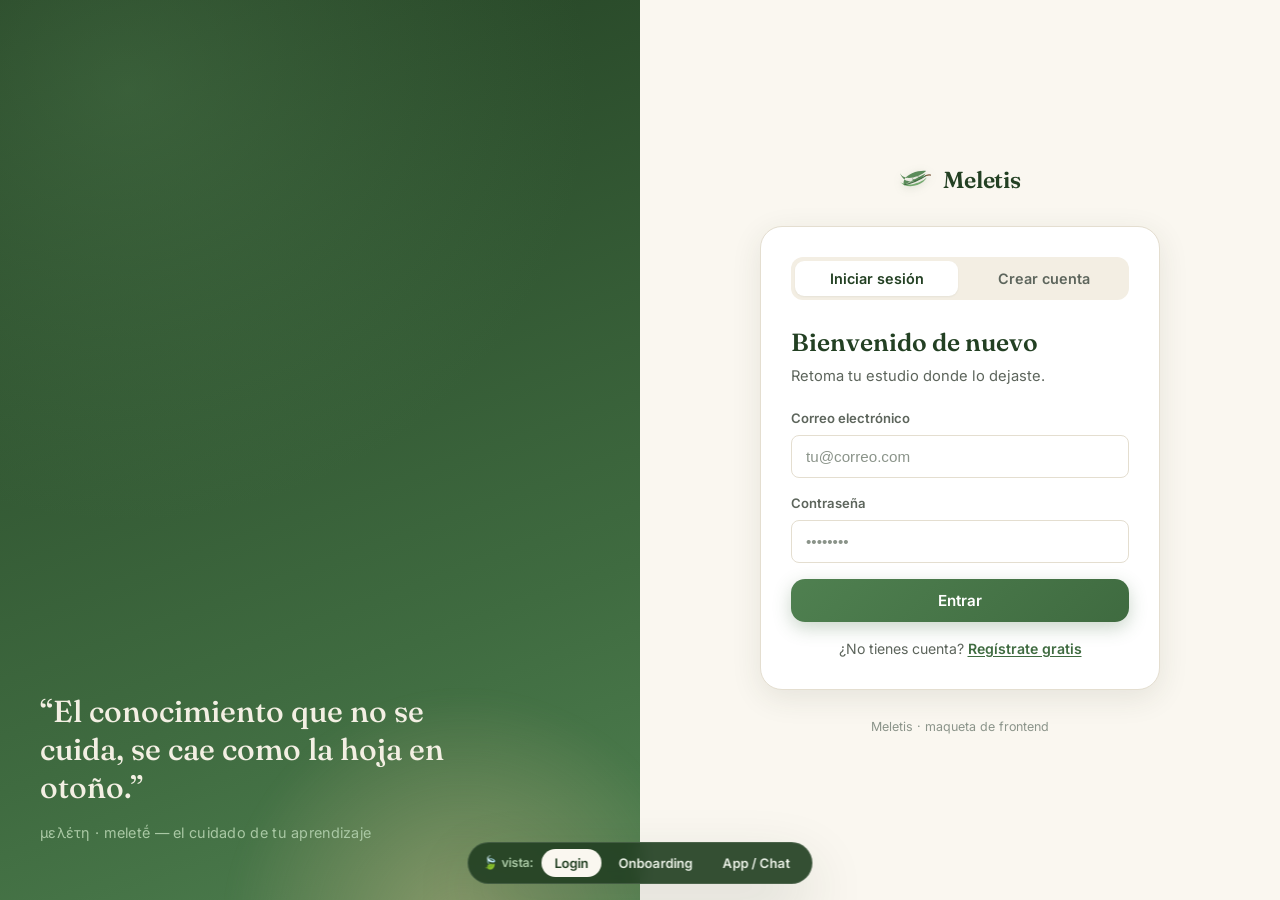
==== index.html @ 45156a36 "first commit" ====
<!DOCTYPE html>
<html lang="es">
<head>
  <meta charset="UTF-8" />
  <meta name="viewport" content="width=device-width, initial-scale=1.0" />
  <title>Meletis · Tu guía de estudio</title>
  <meta name="description" content="Meletis — un agente de IA que aprende contigo y te guía en cada paso de tu estudio." />

  <!-- Tipografías (degradan a fuentes del sistema si no hay conexión) -->
  <link rel="preconnect" href="https://fonts.googleapis.com" />
  <link rel="preconnect" href="https://fonts.gstatic.com" crossorigin />
  <link href="https://fonts.googleapis.com/css2?family=Fraunces:opsz,wght@9..144,400;9..144,500;9..144,600&family=Inter:wght@400;500;600;700&display=swap" rel="stylesheet" />

  <link rel="stylesheet" href="styles.css" />
  <link rel="icon" href="assets/logo.svg" type="image/svg+xml" />
</head>
<body>

  <!-- ============================================================= -->
  <!-- VISTA: AUTENTICACIÓN  (RF-01)                                  -->
  <!-- ============================================================= -->
  <section class="view view--auth is-active" data-view="auth">
    <div class="auth-art" aria-hidden="true">
      <div class="auth-art__glow"></div>
      <!-- Hojas cayendo de fondo -->
      <span class="falling-leaf falling-leaf--1"></span>
      <span class="falling-leaf falling-leaf--2"></span>
      <span class="falling-leaf falling-leaf--3"></span>
      <blockquote class="auth-art__quote">
        <p>“El conocimiento que no se cuida, se cae como la hoja en otoño.”</p>
        <cite>μελέτη · meletḗ — el cuidado de tu aprendizaje</cite>
      </blockquote>
    </div>

    <div class="auth-panel">
      <header class="brand">
        <span class="brand__logo" data-logo></span>
        <span class="brand__name">Meletis</span>
      </header>

      <div class="auth-card">
        <div class="auth-tabs" role="tablist">
          <button class="auth-tab is-active" role="tab" data-auth-tab="login">Iniciar sesión</button>
          <button class="auth-tab" role="tab" data-auth-tab="register">Crear cuenta</button>
        </div>

        <!-- Login -->
        <form class="auth-form is-active" data-auth-form="login" novalidate>
          <h1 class="auth-title">Bienvenido de nuevo</h1>
          <p class="auth-subtitle">Retoma tu estudio donde lo dejaste.</p>

          <label class="field">
            <span class="field__label">Correo electrónico</span>
            <input class="field__input" type="email" name="email" placeholder="tu@correo.com" autocomplete="email" />
          </label>

          <label class="field">
            <span class="field__label">Contraseña</span>
            <input class="field__input" type="password" name="password" placeholder="••••••••" autocomplete="current-password" />
          </label>

          <button class="btn btn--primary btn--block" type="submit">Entrar</button>
          <p class="auth-hint">¿No tienes cuenta? <button type="button" class="link" data-auth-tab="register">Regístrate gratis</button></p>
        </form>

        <!-- Registro -->
        <form class="auth-form" data-auth-form="register" novalidate>
          <h1 class="auth-title">Crea tu cuenta</h1>
          <p class="auth-subtitle">Empecemos a construir tu perfil de aprendizaje.</p>

          <label class="field">
            <span class="field__label">Nombre</span>
            <input class="field__input" type="text" name="name" placeholder="¿Cómo te llamas?" autocomplete="name" />
          </label>

          <label class="field">
            <span class="field__label">Correo electrónico</span>
            <input class="field__input" type="email" name="email" placeholder="tu@correo.com" autocomplete="email" />
          </label>

          <label class="field">
            <span class="field__label">Contraseña</span>
            <input class="field__input" type="password" name="password" placeholder="Mínimo 8 caracteres" autocomplete="new-password" />
          </label>

          <button class="btn btn--primary btn--block" type="submit">Crear cuenta</button>
          <p class="auth-hint">¿Ya tienes cuenta? <button type="button" class="link" data-auth-tab="login">Inicia sesión</button></p>
        </form>
      </div>

      <footer class="auth-foot">Meletis · maqueta de frontend</footer>
    </div>
  </section>

  <!-- VISTA: ONBOARDING DE PERFIL  (RF-02)-->
  <section class="view view--onboarding" data-view="onboarding">
    <div class="onboarding">
      <header class="brand brand--center">
        <span class="brand__logo" data-logo></span>
        <span class="brand__name">Meletis</span>
      </header>

      <div class="onboarding__head">
        <span class="pill">Paso 1 de 1 · Perfil</span>
        <h1 class="onboarding__title">Cuéntame cómo aprendes</h1>
        <p class="onboarding__subtitle">
          Esto me ayuda a personalizar cada explicación. Podrás editarlo cuando quieras.
        </p>
      </div>

      <form class="onboarding-form" novalidate>
        <fieldset class="ob-block">
          <legend class="ob-block__title">💪 Tus fortalezas</legend>
          <p class="ob-block__hint">¿En qué te sientes seguro/a? (temas, habilidades…)</p>
          <textarea class="field__input field__input--area" name="strengths" rows="2" placeholder="Ej. lógica matemática, memoria visual, constancia…"></textarea>
        </fieldset>

        <fieldset class="ob-block">
          <legend class="ob-block__title">🌱 Tus debilidades</legend>
          <p class="ob-block__hint">¿Qué se te complica o te gustaría reforzar?</p>
          <textarea class="field__input field__input--area" name="weaknesses" rows="2" placeholder="Ej. concentración, álgebra abstracta, inglés técnico…"></textarea>
        </fieldset>

        <fieldset class="ob-block">
          <legend class="ob-block__title">📚 Conocimientos previos</legend>
          <p class="ob-block__hint">¿Qué ya dominas o has estudiado antes?</p>
          <textarea class="field__input field__input--area" name="knowledge" rows="2" placeholder="Ej. Python básico, cálculo I, fundamentos de redes…"></textarea>
        </fieldset>

        <fieldset class="ob-block">
          <legend class="ob-block__title">🎯 Estilos de aprendizaje preferidos</legend>
          <p class="ob-block__hint">Elige los que mejor te describan.</p>
          <div class="chips" data-chips="learning-styles">
            <button type="button" class="chip" data-value="visual">Visual</button>
            <button type="button" class="chip" data-value="auditivo">Auditivo</button>
            <button type="button" class="chip" data-value="lectura">Lectura / escritura</button>
            <button type="button" class="chip" data-value="practico">Práctico / haciendo</button>
            <button type="button" class="chip" data-value="ejemplos">Con ejemplos</button>
            <button type="button" class="chip" data-value="analogias">Con analogías</button>
            <button type="button" class="chip" data-value="paso-a-paso">Paso a paso</button>
            <button type="button" class="chip" data-value="reto">A base de retos</button>
          </div>
        </fieldset>

        <div class="onboarding__actions">
          <button type="button" class="btn btn--ghost" data-skip-onboarding>Omitir por ahora</button>
          <button type="submit" class="btn btn--primary">Guardar y empezar</button>
        </div>
      </form>
    </div>
  </section>

  <!-- VISTA: APP PRINCIPAL  (RF-03 aulas · RF-04/05 chat)           -->
  <section class="view view--app" data-view="app">
    <div class="app-shell">

      <!-- Sidebar: gestión de aulas (RF-03) -->
      <aside class="sidebar" data-sidebar>
        <header class="sidebar__head">
          <div class="brand brand--sm">
            <span class="brand__logo" data-logo></span>
            <span class="brand__name">Meletis</span>
          </div>
          <button class="icon-btn sidebar__collapse" data-toggle-sidebar title="Ocultar panel" aria-label="Ocultar panel">
            <svg viewBox="0 0 24 24" width="20" height="20"><path d="M15 6l-6 6 6 6" fill="none" stroke="currentColor" stroke-width="2" stroke-linecap="round" stroke-linejoin="round"/></svg>
          </button>
        </header>

        <button class="btn btn--primary btn--block sidebar__new" data-new-session>
          <svg viewBox="0 0 24 24" width="18" height="18"><path d="M12 5v14M5 12h14" fill="none" stroke="currentColor" stroke-width="2" stroke-linecap="round"/></svg>
          Nueva aula
        </button>

        <div class="sidebar__section-label">Tus aulas</div>
        <nav class="session-list" data-session-list>
          <a class="session-item is-active" data-session>
            <span class="session-item__icon">🧮</span>
            <span class="session-item__name">Repaso de Matemáticas</span>
            <button class="icon-btn session-item__del" data-delete-session title="Eliminar aula" aria-label="Eliminar aula">
              <svg viewBox="0 0 24 24" width="16" height="16"><path d="M4 7h16M9 7V5a1 1 0 011-1h4a1 1 0 011 1v2m-9 0v12a1 1 0 001 1h8a1 1 0 001-1V7" fill="none" stroke="currentColor" stroke-width="1.7" stroke-linecap="round" stroke-linejoin="round"/></svg>
            </button>
          </a>
          <a class="session-item" data-session>
            <span class="session-item__icon">💻</span>
            <span class="session-item__name">Lógica de Programación</span>
            <button class="icon-btn session-item__del" data-delete-session title="Eliminar aula" aria-label="Eliminar aula">
              <svg viewBox="0 0 24 24" width="16" height="16"><path d="M4 7h16M9 7V5a1 1 0 011-1h4a1 1 0 011 1v2m-9 0v12a1 1 0 001 1h8a1 1 0 001-1V7" fill="none" stroke="currentColor" stroke-width="1.7" stroke-linecap="round" stroke-linejoin="round"/></svg>
            </button>
          </a>
          <a class="session-item" data-session>
            <span class="session-item__icon">🧬</span>
            <span class="session-item__name">Biología celular</span>
            <button class="icon-btn session-item__del" data-delete-session title="Eliminar aula" aria-label="Eliminar aula">
              <svg viewBox="0 0 24 24" width="16" height="16"><path d="M4 7h16M9 7V5a1 1 0 011-1h4a1 1 0 011 1v2m-9 0v12a1 1 0 001 1h8a1 1 0 001-1V7" fill="none" stroke="currentColor" stroke-width="1.7" stroke-linecap="round" stroke-linejoin="round"/></svg>
            </button>
          </a>
        </nav>

        <footer class="sidebar__foot">
          <button class="user-chip" data-user-menu>
            <span class="avatar">L</span>
            <span class="user-chip__meta">
              <span class="user-chip__name">ANGELUS</span>
              <span class="user-chip__email">angelleonardohern3@gmail.com</span>
            </span>
            <svg viewBox="0 0 24 24" width="16" height="16"><path d="M6 9l6 6 6-6" fill="none" stroke="currentColor" stroke-width="2" stroke-linecap="round" stroke-linejoin="round"/></svg>
          </button>
        </footer>
      </aside>

      <!-- Panel de chat (RF-04 / RF-05) -->
      <main class="chat">
        <header class="chat__head">
          <button class="icon-btn chat__menu" data-toggle-sidebar title="Mostrar panel" aria-label="Mostrar panel">
            <svg viewBox="0 0 24 24" width="22" height="22"><path d="M4 6h16M4 12h16M4 18h16" fill="none" stroke="currentColor" stroke-width="2" stroke-linecap="round"/></svg>
          </button>
          <div class="chat__title">
            <span class="chat__title-icon">🧮</span>
            <div>
              <h2 class="chat__title-name" data-current-session>Repaso de Matemáticas</h2>
              <p class="chat__title-sub">Guiado por Meletis · con memoria de tu perfil</p>
            </div>
          </div>
          <div class="chat__head-actions">
            <button class="badge-rag" title="Recuperación de contexto activa (RAG)" data-rag-badge>
              <span class="dot"></span> Memoria activa
            </button>
            <button class="icon-btn" data-edit-profile title="Editar perfil de aprendizaje" aria-label="Editar perfil">
              <svg viewBox="0 0 24 24" width="20" height="20"><path d="M12 14a4 4 0 100-8 4 4 0 000 8zM4 21a8 8 0 0116 0" fill="none" stroke="currentColor" stroke-width="1.8" stroke-linecap="round" stroke-linejoin="round"/></svg>
            </button>
          </div>
        </header>

        <div class="chat__scroll" data-chat-scroll>
          <div class="chat__day-sep"><span>Hoy</span></div>

          <!-- Mensaje del agente -->
          <article class="msg msg--bot">
            <span class="msg__avatar" data-logo></span>
            <div class="msg__bubble">
              <p>¡Hola Usuario! 🍃 Recuerdo que te gusta aprender <strong>con analogías</strong> y <strong>paso a paso</strong>, y que querías reforzar el <strong>álgebra abstracta</strong>. ¿Por dónde quieres empezar hoy?</p>
            </div>
          </article>

          <!-- Mensaje del usuario -->
          <article class="msg msg--user">
            <div class="msg__bubble">
              <p>Quiero entender qué es una función inyectiva, no me queda claro.</p>
            </div>
          </article>

          <!-- Mensaje del agente -->
          <article class="msg msg--bot">
            <span class="msg__avatar" data-logo></span>
            <div class="msg__bubble">
              <p>Perfecto, vamos con una analogía 🌟</p>
              <p>Imagina un guardarropa: cada persona deja <em>un</em> abrigo en <em>un</em> gancho distinto. Si <strong>nunca dos personas comparten gancho</strong>, ese guardarropa es <strong>inyectivo</strong>: a cada salida le corresponde una sola entrada.</p>
              <p>¿Quieres que lo veamos ahora con un ejemplo numérico, paso a paso?</p>
            </div>
          </article>
        </div>

        <!-- Composer (RF-04) -->
        <footer class="composer">
          <form class="composer__form" data-composer>
            <button type="button" class="icon-btn composer__attach" title="Adjuntar" aria-label="Adjuntar">
              <svg viewBox="0 0 24 24" width="20" height="20"><path d="M21 12.5l-8 8a5 5 0 01-7-7l8.5-8.5a3.5 3.5 0 015 5L9.5 17.5a2 2 0 01-3-3L14 7" fill="none" stroke="currentColor" stroke-width="1.7" stroke-linecap="round" stroke-linejoin="round"/></svg>
            </button>
            <textarea class="composer__input" data-composer-input rows="1" placeholder="Escribe tu pregunta o pega un texto para estudiar…"></textarea>
            <button type="submit" class="composer__send" title="Enviar" aria-label="Enviar">
              <svg viewBox="0 0 24 24" width="20" height="20"><path d="M5 12h14M13 6l6 6-6 6" fill="none" stroke="currentColor" stroke-width="2" stroke-linecap="round" stroke-linejoin="round"/></svg>
            </button>
          </form>
          <p class="composer__note">Meletis usa tu perfil y tu historial para responder. Maqueta sin IA conectada.</p>
        </footer>
      </main>
    </div>
  </section>

  <!-- DEV: conmutador de vistas (solo maqueta — borrar al integrar)  -->
  <div class="devnav" data-devnav>
    <span class="devnav__tag">🍃 vista:</span>
    <button data-goto="auth">Login</button>
    <button data-goto="onboarding">Onboarding</button>
    <button data-goto="app">App / Chat</button>
  </div>

  <script src="app.js"></script>
</body>
</html>
---- styles.css ----
/* =================================================================
   Meletis · Frontend mockup
   Paleta: verdes hoja + crema + ámbar otoñal

   GUÍA DE LECTURA (para quien llega nuevo al proyecto):
   - Las variables de color y de forma viven en :root (abajo).
     Cámbiarlas ahí una sola vez actualiza todo el sitio.
   - Cada bloque de reglas escribe una propiedad por línea para que
     sea fácil de leer y de modificar.
   - Las clases siguen la convención BLOQUE__elemento--modificador
     (ej: .sidebar__head, .btn--primary).
   ================================================================= */

:root {
  /* ---------- Colores: verdes ---------- */
  --green-900: #234023; /* verde más oscuro (títulos) */
  --green-700: #3f6b40;
  --green-600: #4f8050;
  --green-500: #5b8c5a;
  --green-300: #a9c8a4;
  --green-50:  #eef4ec; /* verde casi blanco (fondos suaves) */

  /* ---------- Colores: ámbar (acentos otoñales) ---------- */
  --amber-500: #c98a3a;
  --amber-300: #e8c79a;

  /* ---------- Colores: cremas y papel (fondos) ---------- */
  --cream:      #faf7f0; /* fondo claro principal (chat, paneles) */
  --cream-2:    #f3eee3; /* crema un poco más oscuro (sidebar) */
  --paper:      #ffffff; /* blanco puro: tarjetas, burbujas, inputs */

  /* ---------- Colores: texto (tinta) ---------- */
  --ink:       #2a2f29; /* texto principal */
  --ink-soft:  #5d655c; /* texto secundario */
  --ink-faint: #8b948a; /* texto tenue (notas, placeholders) */

  /* ---------- Colores: líneas y estados ---------- */
  --line:      #e4ded0; /* bordes normales */
  --line-soft: #efe9dd; /* bordes muy suaves */
  --danger:    #c0533f; /* acciones destructivas (eliminar) */

  /* ---------- Forma: radios de esquina ---------- */
  --radius-sm: 8px;
  --radius:    14px;
  --radius-lg: 22px;

  /* ---------- Forma: sombras ---------- */
  --shadow-sm: 0 1px 2px rgba(40, 50, 35, .06);
  --shadow:    0 8px 30px rgba(45, 60, 40, .10);
  --shadow-lg: 0 24px 60px rgba(35, 55, 35, .16);

  /* ---------- Tipografías ---------- */
  --font-sans:  'Inter', system-ui, -apple-system, 'Segoe UI', Roboto, sans-serif;
  --font-serif: 'Fraunces', Georgia, 'Times New Roman', serif;

  /* ---------- Medidas de la interfaz ---------- */
  --sidebar-width: 290px; /* ancho del panel lateral; se reutiliza para esconderlo */
}

:root[data-theme="dark"] {
  --cream: #615c2a;
  --cream-2: #503701;
  --paper: #413f28;
}

/* Reseteo básico: que padding/border no agranden las cajas, y sin
   márgenes ni rellenos por defecto del navegador. */
* {
  box-sizing: border-box;
  margin: 0;
  padding: 0;
}

html,
body {
  height: 100%;
  width: 100%;
}

body {
  font-family: var(--font-sans);
  color: var(--ink);
  background: var(--cream-dark); /* nota: queda oculto bajo las vistas a pantalla completa */
  -webkit-font-smoothing: antialiased;
  line-height: 1.5;
}

button {
  font-family: inherit; /* los botones heredan la fuente del sitio */
  cursor: pointer;
}

/* ---------- Vistas (un "router" muy simple controlado por JS) ----------
   Solo puede haber una vista activa a la vez. El JS pone/quita .is-active. */
.view {
  display: none;
  min-height: 100vh;
}
.view.is-active {
  display: block;
}
/* Estas dos vistas usan flex cuando están activas (layout a columnas/filas). */
.view--app.is-active,
.view--auth.is-active {
  display: flex;
}

/* ---------- Marca / logo ---------- */
.brand {
  display: flex;
  align-items: center;
  gap: 10px;
}
.brand--center {
  justify-content: center;
  align-items: center;
}
.brand__logo {
  width: 34px;
  height: 34px;
  background: url('assets/logo.svg') center / contain no-repeat;
  display: inline-block;
  filter: drop-shadow(0 2px 4px rgba(60, 90, 55, .18));
}
.brand__name {
  font-family: var(--font-serif);
  font-weight: 600;
  font-size: 1.45rem;
  letter-spacing: -.01em;
  color: var(--green-900);
}
/* Variante pequeña de la marca (la del sidebar) */
.brand--sm .brand__logo {
  width: 28px;
  height: 28px;
}
.brand--sm .brand__name {
  font-size: 1.2rem;
}

/* [data-logo] genéricos: cualquier elemento marcado así muestra el logo
   (se usan como avatar del bot y como íconos). */
[data-logo] {
  background: url('assets/logo.svg') center / contain no-repeat;
  display: inline-block;
}

/* ---------- Botones ---------- */
.btn {
  display: inline-flex;
  align-items: center;
  justify-content: center;
  gap: 8px;
  border: none;
  border-radius: var(--radius);
  padding: 12px 20px;
  font-size: .95rem;
  font-weight: 600;
  transition: transform .12s ease, box-shadow .2s ease, background .2s ease;
}
/* Pequeño "hundido" al pulsar, para dar sensación de clic. */
.btn:active {
  transform: translateY(1px);
}
/* Modificador: ocupa todo el ancho disponible. */
.btn--block {
  width: 100%;
}
/* Botón principal (acción más importante). */
.btn--primary {
  background: linear-gradient(135deg, var(--green-600), var(--green-700));
  color: #fff;
  box-shadow: 0 6px 18px rgba(63, 107, 64, .28);
}
.btn--primary:hover {
  box-shadow: 0 10px 24px rgba(63, 107, 64, .38);
}
/* Botón secundario / discreto (solo borde). */
.btn--ghost {
  background: transparent;
  color: var(--ink-soft);
  border: 1px solid var(--line);
}
.btn--ghost:hover {
  background: var(--cream-2);
  color: var(--ink);
}

/* Enlace con aspecto de texto (no de botón). */
.link {
  background: none;
  border: none;
  padding: 0;
  color: var(--green-700);
  font-weight: 600;
  font-size: inherit;
  text-decoration: underline;
  text-underline-offset: 2px;
}
.link:hover {
  color: var(--green-900);
}

/* Botón que solo contiene un ícono (cuadrado, sin fondo). */
.icon-btn {
  display: inline-flex;
  align-items: center;
  justify-content: center;
  background: transparent;
  border: none;
  color: var(--ink-soft);
  border-radius: 10px;
  padding: 7px;
  transition: background .15s, color .15s;
}
.icon-btn:hover {
  background: var(--cream-2);
  color: var(--ink);
}

/* ---------- Campos de formulario ---------- */
.field {
  display: block;
  margin-bottom: 16px;
}
.field__label {
  display: block;
  font-size: .82rem;
  font-weight: 600;
  color: var(--ink-soft);
  margin-bottom: 6px;
}
.field__input {
  width: 100%;
  border: 1px solid var(--line);
  background: var(--paper);
  border-radius: var(--radius-sm);
  padding: 12px 14px;
  font-size: .95rem;
  color: var(--ink);
  transition: border-color .15s, box-shadow .15s;
}
.field__input::placeholder {
  color: var(--ink-faint);
}
/* Estado de foco: borde verde + halo suave alrededor. */
.field__input:focus {
  outline: none;
  border-color: var(--green-500);
  box-shadow: 0 0 0 3px rgba(91, 140, 90, .18);
}
/* Variante de área de texto (se puede estirar en vertical). */
.field__input--area {
  resize: vertical;
  min-height: 56px;
  line-height: 1.5;
}

/* =================================================================
   VISTA AUTH (login / registro)
   Dos columnas: arte a la izquierda, formulario a la derecha.
   ================================================================= */
.view--auth {
  flex-direction: row;
}

/* Columna decorativa (degradado verde + brillo + hojas cayendo). */
.auth-art {
  position: relative;
  flex: 1 1 50%;
  background:
    radial-gradient(120% 80% at 20% 10%, rgba(91, 140, 90, .35), transparent 60%),
    linear-gradient(160deg, var(--green-900), var(--green-700) 70%, var(--green-600));
  overflow: hidden;
  display: flex;
  align-items: flex-end;
  padding: 56px 40px;
}
/* Mancha de luz ámbar, abajo a la derecha. */
.auth-art__glow {
  position: absolute;
  inset: auto -10% -30% auto;
  width: 480px;
  height: 480px;
  background: radial-gradient(circle, rgba(232, 199, 154, .4), transparent 70%);
  filter: blur(8px);
}
.auth-art__quote {
  position: relative;
  z-index: 2;
  max-width: 420px;
  color: #f3efe3;
}
.auth-art__quote p {
  font-family: var(--font-serif);
  font-size: 1.9rem;
  line-height: 1.25;
  font-weight: 500;
}
.auth-art__quote cite {
  display: block;
  margin-top: 16px;
  font-style: normal;
  font-size: .9rem;
  color: var(--green-300);
  letter-spacing: .02em;
}

/* Hojas decorativas que caen de fondo. */
.falling-leaf {
  position: absolute;
  top: -40px;
  width: 30px;
  height: 30px;
  background: url('assets/logo.svg') center / contain no-repeat;
  opacity: .5;
  animation: fall linear infinite;
}
/* Cada hoja arranca en una posición y a un ritmo distintos. */
.falling-leaf--1 {
  left: 18%;
  animation-duration: 11s;
}
.falling-leaf--2 {
  left: 52%;
  width: 22px;
  height: 22px;
  opacity: .35;
  animation-duration: 14s;
  animation-delay: 3s;
}
.falling-leaf--3 {
  left: 78%;
  width: 26px;
  height: 26px;
  opacity: .4;
  animation-duration: 9s;
  animation-delay: 1.5s;
}
@keyframes fall {
  0% {
    transform: translateY(0) translateX(0) rotate(-10deg);
  }
  50% {
    transform: translateY(46vh) translateX(40px) rotate(160deg);
  }
  100% {
    transform: translateY(95vh) translateX(-10px) rotate(360deg);
    opacity: 0;
  }
}

/* Columna del formulario (centrada). */
.auth-panel {
  flex: 1 1 50%;
  display: flex;
  flex-direction: column;
  align-items: center;
  justify-content: center;
  padding: 40px 24px;
  gap: 28px;
  background: var(--cream);
}
.auth-card {
  width: 100%;
  max-width: 400px;
  background: var(--paper);
  border: 1px solid var(--line);
  border-radius: var(--radius-lg);
  box-shadow: var(--shadow);
  padding: 30px;
}
/* Pestañas "Iniciar sesión / Crear cuenta". */
.auth-tabs {
  display: flex;
  gap: 4px;
  background: var(--cream-2);
  border-radius: 12px;
  padding: 4px;
  margin-bottom: 24px;
}
.auth-tab {
  flex: 1;
  border: none;
  background: transparent;
  padding: 9px;
  border-radius: 9px;
  font-weight: 600;
  font-size: .9rem;
  color: var(--ink-soft);
  transition: background .2s, color .2s, box-shadow .2s;
}
/* Pestaña activa: se "eleva" sobre el fondo. */
.auth-tab.is-active {
  background: var(--paper);
  color: var(--green-900);
  box-shadow: var(--shadow-sm);
}

/* Formularios: solo se muestra el que tiene .is-active (lo cambia el JS). */
.auth-form {
  display: none;
}
.auth-form.is-active {
  display: block;
  animation: fadeUp .35s ease;
}
.auth-title {
  font-family: var(--font-serif);
  font-size: 1.55rem;
  color: var(--green-900);
  font-weight: 600;
}
.auth-subtitle {
  color: var(--ink-soft);
  font-size: .92rem;
  margin: 4px 0 22px;
}
.auth-hint {
  text-align: center;
  margin-top: 16px;
  font-size: .88rem;
  color: var(--ink-soft);
}
.auth-foot {
  font-size: .78rem;
  color: var(--ink-faint);
}

/* Entrada suave: aparece subiendo unos píxeles. */
@keyframes fadeUp {
  from {
    opacity: 0;
    transform: translateY(8px);
  }
  to {
    opacity: 1;
    transform: none;
  }
}

/* =================================================================
   VISTA ONBOARDING (perfil de aprendizaje)
   ================================================================= */
.view--onboarding {
  background: var(--cream);
}
.onboarding {
  max-width: 640px;
  margin: 0 auto;
  padding: 40px 24px 80px;
  display: flex;
  flex-direction: column;
  gap: 28px;
}
.onboarding__head {
  text-align: center;
}
/* Etiqueta tipo "píldora" (Paso 1 de 1). */
.pill {
  display: inline-block;
  background: var(--green-50);
  color: var(--green-700);
  border: 1px solid var(--green-300);
  border-radius: 999px; /* 999px = forma de cápsula totalmente redondeada */
  padding: 5px 14px;
  font-size: .78rem;
  font-weight: 600;
  margin-bottom: 14px;
}
.onboarding__title {
  font-family: var(--font-serif);
  font-size: 2rem;
  font-weight: 600;
  color: var(--green-900);
  letter-spacing: -.01em;
}
.onboarding__subtitle {
  color: var(--ink-soft);
  margin-top: 8px;
}

.onboarding-form {
  display: flex;
  flex-direction: column;
  gap: 18px;
}
/* Cada "bloque" del formulario (fortalezas, debilidades, etc.). */
.ob-block {
  border: 1px solid var(--line);
  background: var(--paper);
  border-radius: var(--radius);
  padding: 20px;
  box-shadow: var(--shadow-sm);
}
.ob-block__title {
  font-weight: 600;
  font-size: 1rem;
  color: var(--green-900);
}
.ob-block__hint {
  font-size: .85rem;
  color: var(--ink-soft);
  margin: 4px 0 12px;
}

/* Chips de selección múltiple (estilos de aprendizaje). */
.chips {
  display: flex;
  flex-wrap: wrap;
  gap: 8px;
}
.chip {
  border: 1px solid var(--line);
  background: var(--cream);
  color: var(--ink-soft);
  border-radius: 999px;
  padding: 8px 15px;
  font-size: .88rem;
  font-weight: 500;
  transition: all .15s ease;
}
.chip:hover {
  border-color: var(--green-300);
  color: var(--green-700);
}
/* Chip seleccionado (lo marca el JS con .is-selected). */
.chip.is-selected {
  background: var(--green-600);
  border-color: var(--green-600);
  color: #fff;
  box-shadow: 0 4px 12px rgba(79, 128, 80, .3);
}

.onboarding__actions {
  display: flex;
  justify-content: space-between;
  gap: 12px;
  margin-top: 8px;
}

/* =================================================================
   VISTA APP (sidebar + chat)
   ================================================================= */
.app-shell {
  display: flex;
  width: 100%;
  height: 100vh;
  overflow: hidden;
}

/* ---------- Sidebar (panel lateral de aulas) ---------- */
.sidebar {
  width: var(--sidebar-width);
  flex-shrink: 0; /* nunca se encoge: mantiene su ancho fijo */
  background: var(--cream-2);
  border-right: 1px solid var(--line);
  display: flex;
  flex-direction: column;
  padding: 16px 14px;
  gap: 14px;
  transition: margin-left .25s ease; /* anima el deslizamiento al ocultar */
}
/* COLAPSAR la sidebar: la empujamos hacia la izquierda exactamente su
   propio ancho, de modo que sale justo fuera de la pantalla.
   La clase .sidebar-hidden la pone/quita el JS al pulsar el botón. */
.app-shell.sidebar-hidden .sidebar {
  margin-left: calc(var(--sidebar-width) * -1);
}

.sidebar__head {
  display: flex;
  align-items: center;
  justify-content: space-between;
}
.sidebar__new {
  font-size: .92rem;
}

.sidebar__section-label {
  font-size: .74rem;
  font-weight: 700;
  letter-spacing: .06em;
  text-transform: uppercase;
  color: var(--ink-faint);
  padding: 0 6px;
}

/* Lista de aulas: crece para ocupar el espacio libre y hace scroll. */
.session-list {
  flex: 1;
  overflow-y: auto;
  display: flex;
  flex-direction: column;
  gap: 3px;
}
.session-item {
  display: flex;
  align-items: center;
  gap: 10px;
  padding: 10px 10px;
  border-radius: 11px;
  color: var(--ink-soft);
  font-size: .92rem;
  font-weight: 500;
  cursor: pointer;
  user-select: none;
  transition: background .15s, color .15s;
}
.session-item:hover {
  background: rgba(91, 140, 90, .1);
  color: var(--ink);
}
/* Aula seleccionada actualmente. */
.session-item.is-active {
  background: var(--paper);
  color: var(--green-900);
  box-shadow: var(--shadow-sm);
  font-weight: 600;
}
.session-item__icon {
  font-size: 1.05rem;
}
/* El nombre ocupa el espacio y recorta con "…" si es muy largo. */
.session-item__name {
  flex: 1;
  white-space: nowrap;
  overflow: hidden;
  text-overflow: ellipsis;
}
/* El botón de borrar está oculto y solo aparece al pasar el ratón. */
.session-item__del {
  opacity: 0;
  flex-shrink: 0;
}
.session-item:hover .session-item__del {
  opacity: 1;
}
.session-item__del:hover {
  color: var(--danger);
  background: rgba(192, 83, 63, .1);
}

/* Pie del sidebar: chip del usuario. */
.sidebar__foot {
  border-top: 1px solid var(--line);
  padding-top: 12px;
}
.user-chip {
  width: 100%;
  display: flex;
  align-items: center;
  gap: 10px;
  background: transparent;
  border: none;
  border-radius: 12px;
  padding: 8px;
  color: var(--ink);
  text-align: left;
  transition: background .15s;
}
.user-chip:hover {
  background: rgba(91, 140, 90, .1);
}
.avatar {
  width: 36px;
  height: 36px;
  flex-shrink: 0;
  border-radius: 50%; /* círculo */
  background: linear-gradient(135deg, var(--green-500), var(--green-700));
  color: #fff;
  font-weight: 700;
  display: grid;
  place-items: center; /* centra la inicial dentro del círculo */
}
.user-chip__meta {
  flex: 1;
  display: flex;
  flex-direction: column;
  line-height: 1.25;
  overflow: hidden;
}
.user-chip__name {
  font-weight: 600;
  font-size: .9rem;
}
.user-chip__email {
  font-size: .76rem;
  color: var(--ink-faint);
  white-space: nowrap;
  overflow: hidden;
  text-overflow: ellipsis;
}

/* ---------- Chat (panel principal de conversación) ---------- */
.chat {
  flex: 1; /* ocupa todo el ancho que deje la sidebar */
  display: flex;
  flex-direction: column;
  background: var(--cream);
  min-width: 0; /* permite que el texto se recorte en vez de desbordar */
}
.chat__head {
  display: flex;
  align-items: center;
  gap: 14px;
  padding: 14px 22px;
  border-bottom: 1px solid var(--line);
  background: var(--cream);
}
/* Botón hamburguesa: oculto mientras la sidebar está visible... */
.chat__menu {
  display: none;
}
/* ...y visible cuando la sidebar está oculta, para poder reabrirla. */
.app-shell.sidebar-hidden .chat__menu {
  display: inline-flex;
}
.chat__title {
  display: flex;
  align-items: center;
  gap: 12px;
  flex: 1;
  min-width: 0;
}
.chat__title-icon {
  font-size: 1.4rem;
}
.chat__title-name {
  font-family: var(--font-serif);
  font-size: 1.15rem;
  font-weight: 600;
  color: var(--green-900);
  white-space: nowrap;
  overflow: hidden;
  text-overflow: ellipsis;
}
.chat__title-sub {
  font-size: .78rem;
  color: var(--ink-faint);
}
.chat__head-actions {
  display: flex;
  align-items: center;
  gap: 8px;
}

/* Insignia "Memoria activa" con punto que late. */
.badge-rag {
  display: inline-flex;
  align-items: center;
  gap: 7px;
  background: var(--green-50);
  border: 1px solid var(--green-300);
  color: var(--green-700);
  border-radius: 999px;
  padding: 6px 12px;
  font-size: .78rem;
  font-weight: 600;
}
.badge-rag .dot {
  width: 7px;
  height: 7px;
  border-radius: 50%;
  background: var(--green-600);
  box-shadow: 0 0 0 0 rgba(79, 128, 80, .6);
  animation: pulse 2s infinite;
}
/* Latido: un anillito que se expande y se desvanece. */
@keyframes pulse {
  0% {
    box-shadow: 0 0 0 0 rgba(79, 128, 80, .5);
  }
  70% {
    box-shadow: 0 0 0 7px rgba(79, 128, 80, 0);
  }
  100% {
    box-shadow: 0 0 0 0 rgba(79, 128, 80, 0);
  }
}

/* Zona scrolleable con los mensajes. */
.chat__scroll {
  flex: 1;
  overflow-y: auto;
  padding: 28px 0;
  display: flex;
  flex-direction: column;
  gap: 22px;
}
/* Separador de día ("Hoy") centrado con una línea detrás. */
.chat__day-sep {
  text-align: center;
  position: relative;
  margin: 0 auto 4px;
}
.chat__day-sep span {
  background: var(--cream);
  position: relative;
  z-index: 1; /* el texto va por encima de la línea */
  padding: 0 14px;
  font-size: .76rem;
  color: var(--ink-faint);
  font-weight: 600;
}
.chat__day-sep::before {
  content: '';
  position: absolute;
  left: 22px;
  right: 22px;
  top: 50%;
  height: 1px;
  background: var(--line);
}

/* ---------- Mensajes ---------- */
.msg {
  display: flex;
  gap: 12px;
  max-width: 760px;
  width: 100%;
  margin: 0 auto;
  padding: 0 22px;
}
/* Mensaje del usuario: se alinea a la derecha invirtiendo la fila. */
.msg--user {
  flex-direction: row-reverse;
}
.msg__avatar {
  width: 32px;
  height: 32px;
  flex-shrink: 0;
  border-radius: 9px;
  background-color: var(--green-50);
  border: 1px solid var(--green-300);
  padding: 4px;
}
.msg__bubble {
  border-radius: 16px;
  padding: 13px 17px;
  font-size: .95rem;
  box-shadow: var(--shadow-sm);
}
/* Separación entre párrafos dentro de una misma burbuja. */
.msg__bubble p + p {
  margin-top: 10px;
}
/* Burbuja del bot: clara, con la esquina superior izquierda "pegada". */
.msg--bot .msg__bubble {
  background: var(--paper);
  border: 1px solid var(--line);
  border-top-left-radius: 5px;
}
/* Burbuja del usuario: verde, con la esquina superior derecha "pegada". */
.msg--user .msg__bubble {
  background: linear-gradient(135deg, var(--green-600), var(--green-700));
  color: #fff;
  border-top-right-radius: 5px;
}

/* Indicador de "escribiendo…" (tres puntos que parpadean). */
.typing {
  display: inline-flex;
  gap: 4px;
  align-items: center;
  padding: 4px 0;
}
.typing span {
  width: 7px;
  height: 7px;
  border-radius: 50%;
  background: var(--green-300);
  animation: blink 1.4s infinite both;
}
/* Cada punto parpadea con un pequeño retraso respecto al anterior. */
.typing span:nth-child(2) {
  animation-delay: .2s;
}
.typing span:nth-child(3) {
  animation-delay: .4s;
}
@keyframes blink {
  0%, 80%, 100% {
    opacity: .25;
  }
  40% {
    opacity: 1;
  }
}

/* ---------- Composer (caja para escribir el mensaje) ---------- */
.composer {
  padding: 14px 22px 18px;
  border-top: 1px solid var(--line);
  background: var(--cream);
}
.composer__form {
  display: flex;
  align-items: flex-end;
  gap: 8px;
  max-width: 760px;
  margin: 0 auto;
  background: var(--paper);
  border: 1px solid var(--line);
  border-radius: var(--radius-lg);
  padding: 8px 8px 8px 10px;
  box-shadow: var(--shadow-sm);
  transition: border-color .15s, box-shadow .15s;
}
/* Resalta toda la caja cuando el textarea de dentro tiene el foco. */
.composer__form:focus-within {
  border-color: var(--green-500);
  box-shadow: 0 0 0 3px rgba(91, 140, 90, .16);
}
.composer__input {
  flex: 1;
  border: none;
  background: transparent;
  resize: none;
  font-family: inherit;
  font-size: .96rem;
  color: var(--ink);
  padding: 8px 4px;
  max-height: 160px; /* a partir de aquí aparece scroll en el textarea */
  line-height: 1.5;
}
.composer__input:focus {
  outline: none;
}
.composer__input::placeholder {
  color: var(--ink-faint);
}
.composer__attach {
  align-self: flex-end;
  margin-bottom: 2px;
}
/* Botón de enviar (cuadrado verde con la flecha). */
.composer__send {
  flex-shrink: 0;
  width: 40px;
  height: 40px;
  border: none;
  border-radius: 12px;
  background: linear-gradient(135deg, var(--green-600), var(--green-700));
  color: #fff;
  display: grid;
  place-items: center;
  transition: transform .12s, box-shadow .2s;
  box-shadow: 0 4px 12px rgba(63, 107, 64, .3);
}
.composer__send:hover {
  box-shadow: 0 8px 18px rgba(63, 107, 64, .42);
}
.composer__send:active {
  transform: scale(.94);
}
.composer__note {
  text-align: center;
  font-size: .74rem;
  color: var(--ink-faint);
  margin-top: 8px;
}

/* =================================================================
   DEV · conmutador de vistas (solo para la maqueta; borrar al integrar)
   ================================================================= */
.devnav {
  position: fixed;
  z-index: 100;
  bottom: 16px;
  left: 50%;
  transform: translateX(-50%); /* centra la barra horizontalmente */
  display: flex;
  align-items: center;
  gap: 4px;
  background: rgba(35, 64, 35, .92);
  backdrop-filter: blur(8px);
  border: 1px solid rgba(255, 255, 255, .12);
  border-radius: 999px;
  padding: 6px 8px 6px 14px;
  box-shadow: var(--shadow-lg);
}
.devnav__tag {
  color: var(--green-300);
  font-size: .78rem;
  font-weight: 600;
  margin-right: 4px;
}
.devnav button {
  border: none;
  background: transparent;
  color: #e8efe4;
  font-size: .82rem;
  font-weight: 600;
  padding: 6px 13px;
  border-radius: 999px;
  transition: background .15s, color .15s;
}
.devnav button:hover {
  background: rgba(255, 255, 255, .12);
}
.devnav button.is-active {
  background: var(--cream);
  color: var(--green-900);
}

/* =================================================================
   Responsive (pantallas pequeñas)
   Las @media aplican reglas SOLO cuando el ancho es menor al límite.
   ================================================================= */

/* Tablets / pantallas medianas: ocultamos el arte del login. */

/* =================================================================
   Responsive aplicado a la vista de login
   En este caso el arte del login se ve por debajo del panel, ajustando su orden.
   ================================================================= */
@media (max-width: 860px) {
  .view--auth {
    flex-direction: column;
  }

  .auth-art {
    order: 2;
    flex: 0 0 auto;
    min-height: 240px;
    padding: 32px;
  }

  .auth-panel{
    order: 1;
    flex: 0 1 auto;
    padding: 30px;
  }
}

/* Móviles: la sidebar pasa a flotar por encima del chat. */
@media (max-width: 720px) {
  /* La sidebar se vuelve un panel flotante a la izquierda. */
  .sidebar {
    position: fixed;
    z-index: 30;
    inset: 0 auto 0 0; /* pegada arriba, abajo e izquierda */
    box-shadow: var(--shadow-lg);
  }
  /* Cuando la sidebar está abierta, oscurecemos el chat de fondo
     (capa semitransparente que invita a cerrarla al tocar fuera). */
  .app-shell:not(.sidebar-hidden) .chat::after {
    content: '';
    position: fixed;
    inset: 0;
    z-index: 20;
    background: rgba(30, 40, 28, .35);
  }
  /* Misma técnica de ocultar que en escritorio: desplazar su ancho. */
  .app-shell.sidebar-hidden .sidebar {
    margin-left: calc(var(--sidebar-width) * -1);
  }
  /* En móvil estos dos botones se ven siempre. */
  .chat__menu {
    display: inline-flex;
  }
  .sidebar__collapse {
    display: inline-flex;
  }
  .onboarding__title {
    font-size: 1.6rem;
  }
}
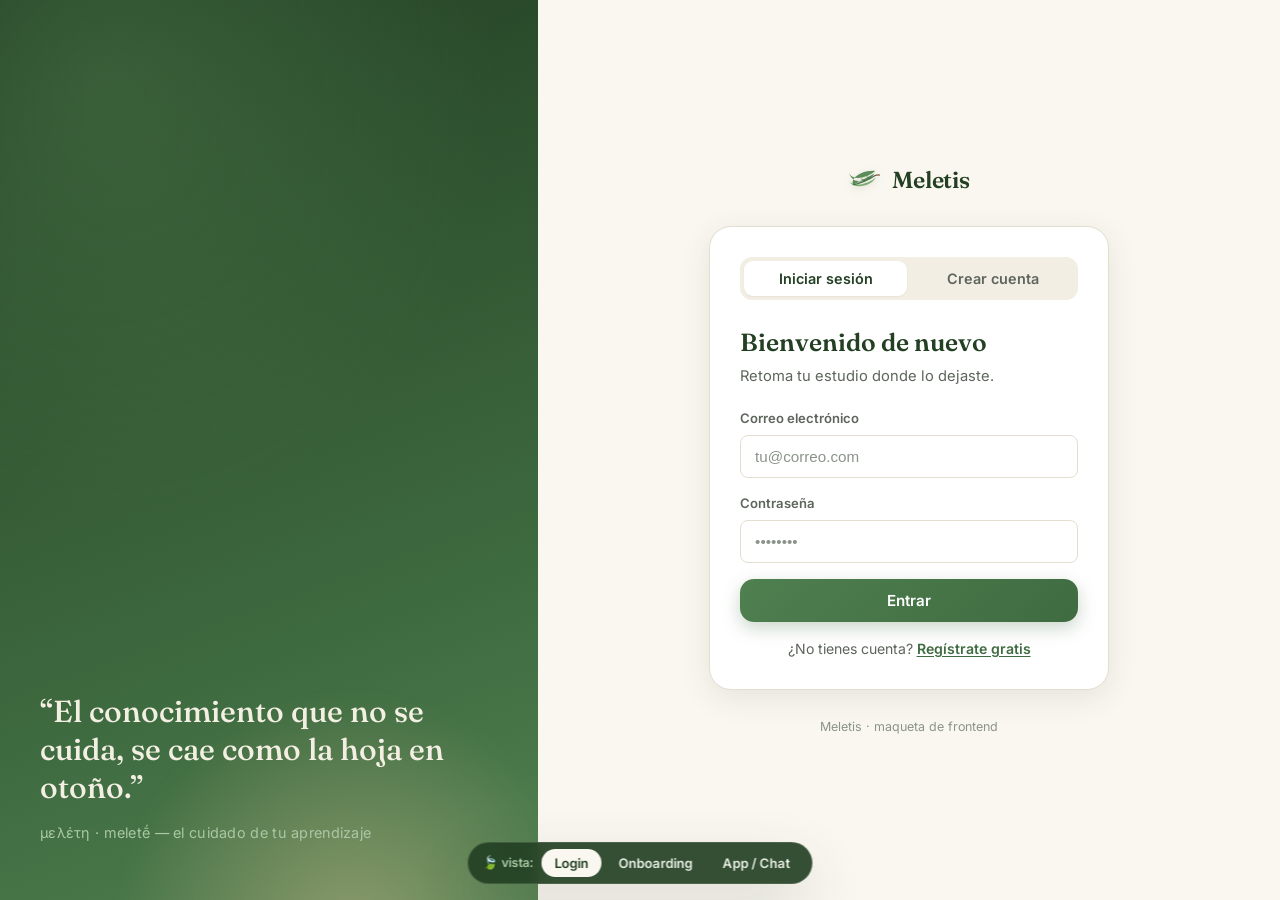
==== commit b32af559: "Removal of the active memory button in the chat panel and a script change to make it resistant to ch" ====
--- a/index.html
+++ b/index.html
@@ -222,12 +222,6 @@
             </div>
           </div>
           <div class="chat__head-actions">
-            <button class="badge-rag" title="Recuperación de contexto activa (RAG)" data-rag-badge>
-              <span class="dot"></span> Memoria activa
-            </button>
-            <button class="icon-btn" data-edit-profile title="Editar perfil de aprendizaje" aria-label="Editar perfil">
-              <svg viewBox="0 0 24 24" width="20" height="20"><path d="M12 14a4 4 0 100-8 4 4 0 000 8zM4 21a8 8 0 0116 0" fill="none" stroke="currentColor" stroke-width="1.8" stroke-linecap="round" stroke-linejoin="round"/></svg>
-            </button>
           </div>
         </header>
 
--- a/styles.css
+++ b/styles.css
@@ -352,7 +352,7 @@
 
 /* Columna del formulario (centrada). */
 .auth-panel {
-  flex: 1 1 50%;
+  flex: 1 1 70%;
   display: flex;
   flex-direction: column;
   align-items: center;
@@ -395,6 +395,11 @@
   background: var(--paper);
   color: var(--green-900);
   box-shadow: var(--shadow-sm);
+}
+
+.auth-tab:hover{
+  background: var(--green-700);
+  color: var(--green-50);
 }
 
 /* Formularios: solo se muestra el que tiene .is-active (lo cambia el JS). */
@@ -891,7 +896,7 @@
 /* ---------- Composer (caja para escribir el mensaje) ---------- */
 .composer {
   padding: 14px 22px 18px;
-  border-top: 1px solid var(--line);
+  border-top: 2px solid var(--line);
   background: var(--cream);
 }
 .composer__form {
